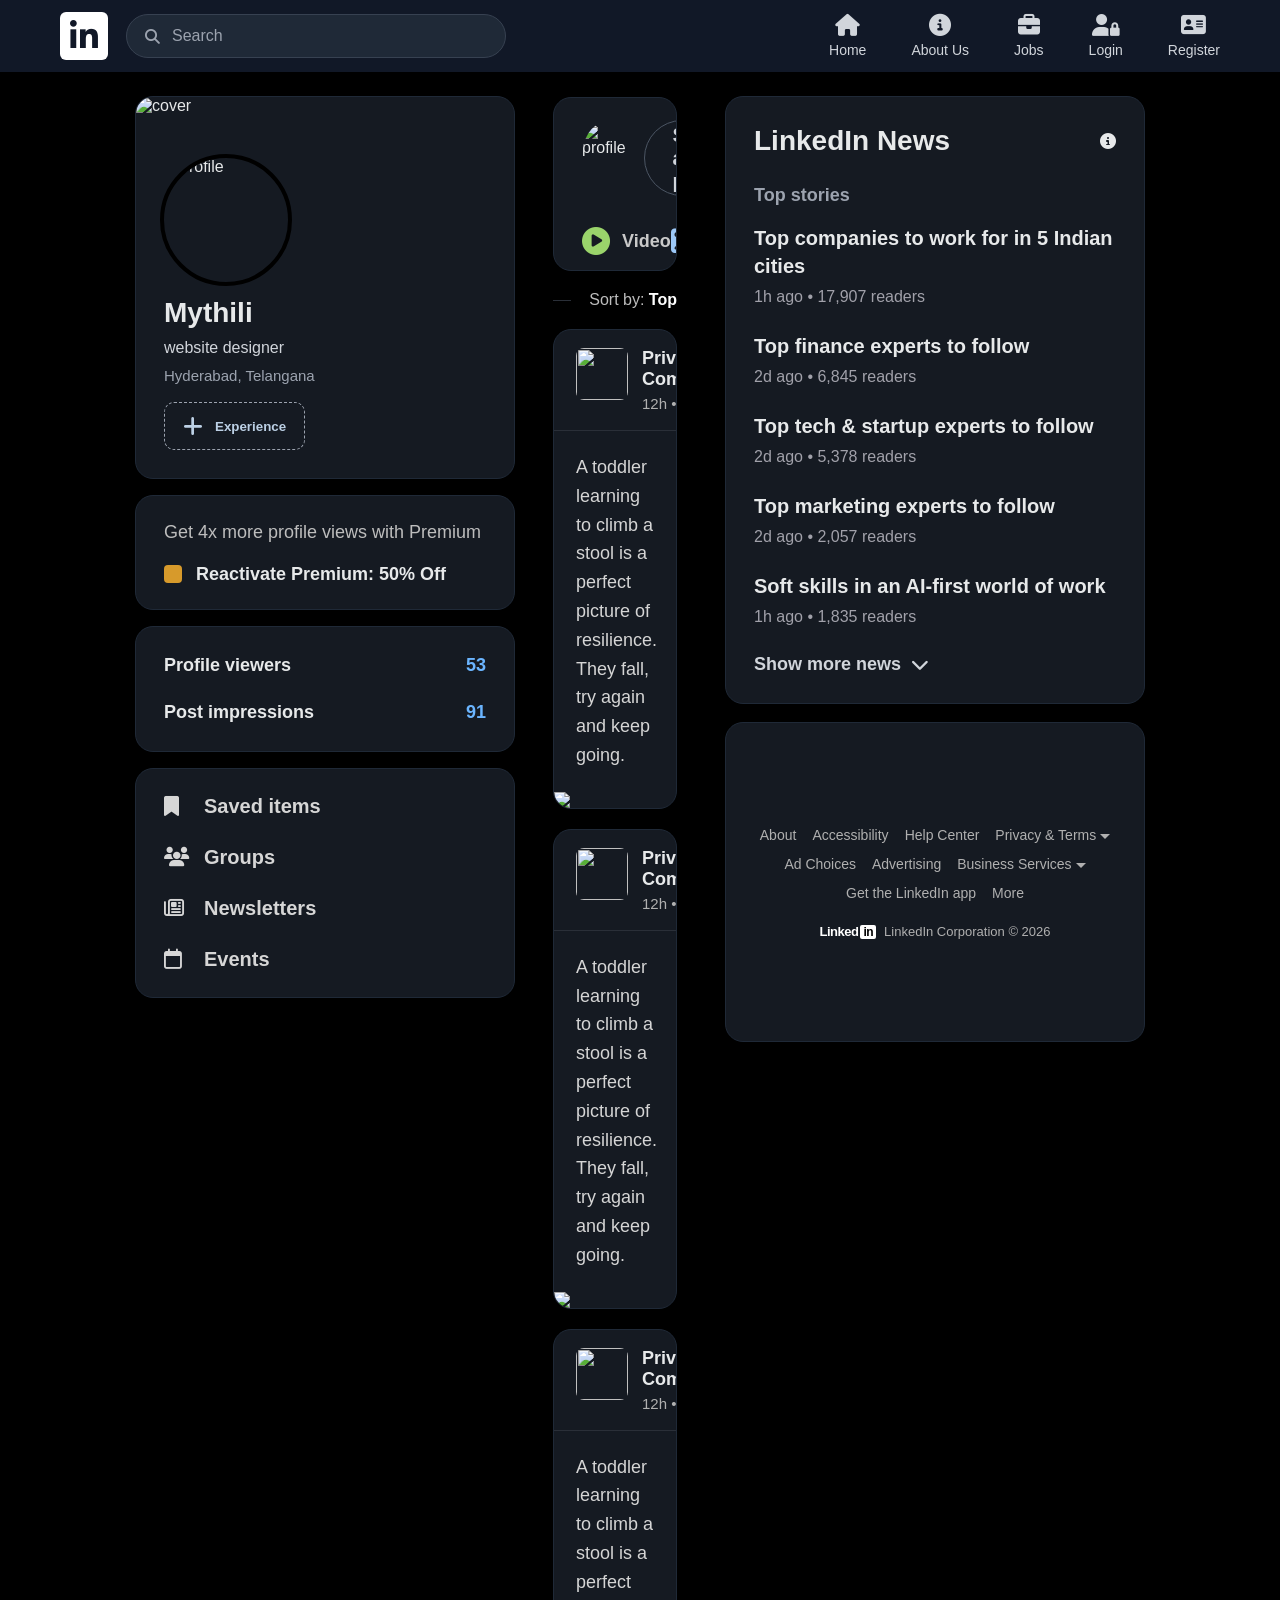
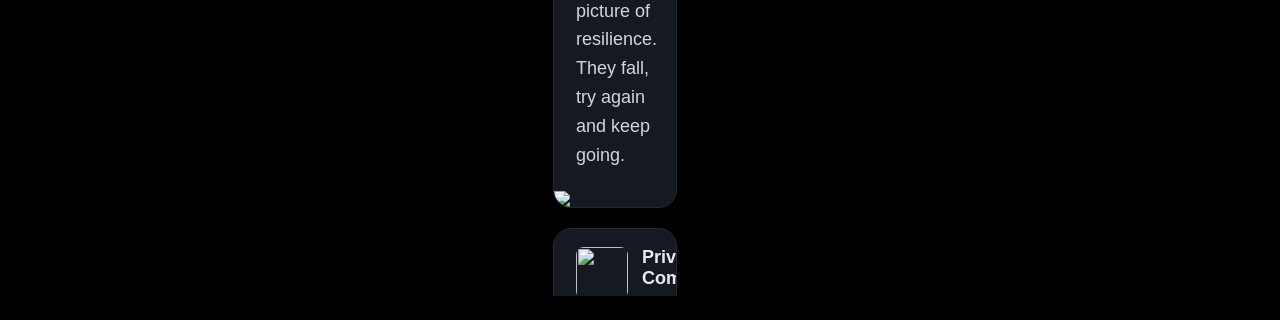
==== index.html @ 43911039 "First Commit" ====
<!doctype html>
<html lang="en">
  <head>
    <meta charset="UTF-8" />
    <meta name="viewport" content="width=device-width, initial-scale=1.0" />
    <link rel="stylesheet" href="styles.css" />
    <!-- Font Awesome -->
    <link
      rel="stylesheet"
      href="https://cdnjs.cloudflare.com/ajax/libs/font-awesome/6.5.1/css/all.min.css"
    />
    <title>Final Project LinkedIn</title>
  </head>
  <body>
    <nav class="navbar">
      <!-- LEFT -->
      <div class="nav-left">
        <div class="logo">
          <i class="fa-brands fa-linkedin-in"></i>
        </div>

        <div class="search-box">
          <i class="fa-solid fa-magnifying-glass"></i>
          <input type="text" placeholder="Search" />
        </div>
      </div>

      <!-- HAMBURGER -->
      <label class="menu-btn">
        <i class="fa-solid fa-bars"></i>
      </label>

      <!-- RIGHT -->
      <div class="nav-right">
        <a href="/index.html" class="nav-item">
          <i class="fa-solid fa-house"></i>
          <span>Home</span>
        </a>

        <a href="/pages/about.html" class="nav-item">
          <i class="fa-solid fa-circle-info"></i>
          <span>About Us</span>
        </a>

        <a href="/pages/jobs.html" class="nav-item">
          <i class="fa-solid fa-briefcase"></i>
          <span>Jobs</span>
        </a>

        <a href="/pages/login.html" class="nav-item">
          <i class="fa-solid fa-user-lock"></i>
          <span>Login</span>
        </a>

        <a href="/pages/register.html" class="nav-item">
          <i class="fa-solid fa-address-card"></i>
          <span>Register</span>
        </a>
      </div>
    </nav>

    <div class="dashboard">
      <!-- LEFT COLUMN -->

      <aside class="left-column">
        <!-- PROFILE -->

        <div class="card profile-card">
          <img
            class="cover-image"
            src="https://images.unsplash.com/photo-1490750967868-88aa4486c946?q=80&w=1200"
            alt="cover"
          />

          <div class="profile-content">
            <img
              class="profile-avatar"
              src="https://cdn-icons-png.flaticon.com/512/3135/3135715.png"
              alt="profile"
            />

            <h2>Mythili</h2>

            <p>website designer</p>

            <div class="location">Hyderabad, Telangana</div>

            <button class="experience-btn">
              <i class="fa-solid fa-plus"></i>
              Experience
            </button>
          </div>
        </div>

        <!-- PREMIUM -->

        <div class="card premium-card">
          <h4>Get 4x more profile views with Premium</h4>

          <div class="premium-row">
            <div class="gold-box"></div>
            <span>Reactivate Premium: 50% Off</span>
          </div>
        </div>

        <!-- ANALYTICS -->

        <div class="card analytics-card">
          <div class="analytics-row">
            <span>Profile viewers</span>
            <strong>53</strong>
          </div>

          <div class="analytics-row">
            <span>Post impressions</span>
            <strong>91</strong>
          </div>
        </div>

        <!-- MENU -->

        <div class="card menu-card">
          <div class="menu-list">
            <div class="menu-item">
              <i class="fa-solid fa-bookmark"></i>
              <span>Saved items</span>
            </div>

            <div class="menu-item">
              <i class="fa-solid fa-users"></i>
              <span>Groups</span>
            </div>

            <div class="menu-item">
              <i class="fa-regular fa-newspaper"></i>
              <span>Newsletters</span>
            </div>

            <div class="menu-item">
              <i class="fa-regular fa-calendar"></i>
              <span>Events</span>
            </div>
          </div>
        </div>
      </aside>

      <!--MIDDLE COLUMN -->

      <main class="middle-column">
        <!-- CREATE POST -->

        <div class="card create-post">
          <div class="post-top">
            <img
              class="small-avatar"
              src="https://cdn-icons-png.flaticon.com/512/3135/3135715.png"
              alt="profile"
            />

            <div class="post-input">Start a post</div>
          </div>

          <div class="post-actions">
            <div class="post-action">
              <i class="fa-solid fa-circle-play" style="color: #9ad46b"></i>
              <span>Video</span>
            </div>

            <div class="post-action">
              <i class="fa-solid fa-image" style="color: #9cc8f7"></i>
              <span>Photo</span>
            </div>

            <div class="post-action">
              <i class="fa-solid fa-newspaper" style="color: #efb8a8"></i>
              <span>Write article</span>
            </div>
          </div>
        </div>

        <!-- SORT -->

        <div class="feed-sort">
          <div class="line"></div>

          <div class="sort-text">Sort by: <strong>Top</strong></div>
        </div>

        <!-- FEED -->

        <!-- REPEATABLE FEED CARDS -->
        <div class="card feed-card">
          <div class="feed-header">
            <div class="feed-user">
              <img
                src="https://cdn-icons-png.flaticon.com/512/732/732200.png"
              />

              <div class="feed-user-info">
                <h3>Private Company</h3>
                <p>12h • Public</p>
              </div>
            </div>

            <div class="follow-btn">+ Follow</div>
          </div>

          <div class="feed-text">
            A toddler learning to climb a stool is a perfect picture of
            resilience. They fall, try again and keep going.
          </div>

          <img
            class="feed-image"
            src="https://images.unsplash.com/photo-1522202176988-66273c2fd55f?q=80&w=1200"
          />
        </div>
        <div class="card feed-card">
          <div class="feed-header">
            <div class="feed-user">
              <img
                src="https://cdn-icons-png.flaticon.com/512/732/732200.png"
              />

              <div class="feed-user-info">
                <h3>Private Company</h3>
                <p>12h • Public</p>
              </div>
            </div>

            <div class="follow-btn">+ Follow</div>
          </div>

          <div class="feed-text">
            A toddler learning to climb a stool is a perfect picture of
            resilience. They fall, try again and keep going.
          </div>

          <img
            class="feed-image"
            src="https://images.unsplash.com/photo-1522202176988-66273c2fd55f?q=80&w=1200"
          />
        </div>
        <div class="card feed-card">
          <div class="feed-header">
            <div class="feed-user">
              <img
                src="https://cdn-icons-png.flaticon.com/512/732/732200.png"
              />

              <div class="feed-user-info">
                <h3>Private Company</h3>
                <p>12h • Public</p>
              </div>
            </div>

            <div class="follow-btn">+ Follow</div>
          </div>

          <div class="feed-text">
            A toddler learning to climb a stool is a perfect picture of
            resilience. They fall, try again and keep going.
          </div>

          <img
            class="feed-image"
            src="https://images.unsplash.com/photo-1522202176988-66273c2fd55f?q=80&w=1200"
          />
        </div>
        <div class="card feed-card">
          <div class="feed-header">
            <div class="feed-user">
              <img
                src="https://cdn-icons-png.flaticon.com/512/732/732200.png"
              />

              <div class="feed-user-info">
                <h3>Private Company</h3>
                <p>12h • Public</p>
              </div>
            </div>

            <div class="follow-btn">+ Follow</div>
          </div>

          <div class="feed-text">
            A toddler learning to climb a stool is a perfect picture of
            resilience. They fall, try again and keep going.
          </div>

          <img
            class="feed-image"
            src="https://images.unsplash.com/photo-1522202176988-66273c2fd55f?q=80&w=1200"
          />
        </div>
        <div class="card feed-card">
          <div class="feed-header">
            <div class="feed-user">
              <img
                src="https://cdn-icons-png.flaticon.com/512/732/732200.png"
              />

              <div class="feed-user-info">
                <h3>Private Company</h3>
                <p>12h • Public</p>
              </div>
            </div>

            <div class="follow-btn">+ Follow</div>
          </div>

          <div class="feed-text">
            A toddler learning to climb a stool is a perfect picture of
            resilience. They fall, try again and keep going.
          </div>

          <img
            class="feed-image"
            src="https://images.unsplash.com/photo-1522202176988-66273c2fd55f?q=80&w=1200"
          />
        </div>
        <div class="card feed-card">
          <div class="feed-header">
            <div class="feed-user">
              <img
                src="https://cdn-icons-png.flaticon.com/512/732/732200.png"
              />

              <div class="feed-user-info">
                <h3>Private Company</h3>
                <p>12h • Public</p>
              </div>
            </div>

            <div class="follow-btn">+ Follow</div>
          </div>

          <div class="feed-text">
            A toddler learning to climb a stool is a perfect picture of
            resilience. They fall, try again and keep going.
          </div>

          <img
            class="feed-image"
            src="https://images.unsplash.com/photo-1522202176988-66273c2fd55f?q=80&w=1200"
          />
        </div>
        <div class="card feed-card">
          <div class="feed-header">
            <div class="feed-user">
              <img
                src="https://cdn-icons-png.flaticon.com/512/732/732200.png"
              />

              <div class="feed-user-info">
                <h3>Private Company</h3>
                <p>12h • Public</p>
              </div>
            </div>

            <div class="follow-btn">+ Follow</div>
          </div>

          <div class="feed-text">
            A toddler learning to climb a stool is a perfect picture of
            resilience. They fall, try again and keep going.
          </div>

          <img
            class="feed-image"
            src="https://images.unsplash.com/photo-1522202176988-66273c2fd55f?q=80&w=1200"
          />
        </div>
        <div class="card feed-card">
          <div class="feed-header">
            <div class="feed-user">
              <img
                src="https://cdn-icons-png.flaticon.com/512/732/732200.png"
              />

              <div class="feed-user-info">
                <h3>Private Company</h3>
                <p>12h • Public</p>
              </div>
            </div>

            <div class="follow-btn">+ Follow</div>
          </div>

          <div class="feed-text">
            A toddler learning to climb a stool is a perfect picture of
            resilience. They fall, try again and keep going.
          </div>

          <img
            class="feed-image"
            src="https://images.unsplash.com/photo-1522202176988-66273c2fd55f?q=80&w=1200"
          />
        </div>

        <div class="card feed-card">
          <div class="feed-header">
            <div class="feed-user">
              <img
                src="https://cdn-icons-png.flaticon.com/512/732/732200.png"
              />

              <div class="feed-user-info">
                <h3>Private Company</h3>
                <p>12h • Public</p>
              </div>
            </div>

            <div class="follow-btn">+ Follow</div>
          </div>

          <div class="feed-text">
            A toddler learning to climb a stool is a perfect picture of
            resilience. They fall, try again and keep going.
          </div>

          <img
            class="feed-image"
            src="https://images.unsplash.com/photo-1522202176988-66273c2fd55f?q=80&w=1200"
          />
        </div>

        <div class="card feed-card">
          <div class="feed-header">
            <div class="feed-user">
              <img
                src="https://cdn-icons-png.flaticon.com/512/732/732200.png"
              />

              <div class="feed-user-info">
                <h3>Private Company</h3>
                <p>12h • Public</p>
              </div>
            </div>

            <div class="follow-btn">+ Follow</div>
          </div>

          <div class="feed-text">
            Success does not happen overnight. Keep building, keep learning and
            keep improving every single day.
          </div>

          <img
            class="feed-image"
            src="https://images.unsplash.com/photo-1516321318423-f06f85e504b3?q=80&w=1200"
          />
        </div>

        <div class="card feed-card">
          <div class="feed-header">
            <div class="feed-user">
              <img
                src="https://cdn-icons-png.flaticon.com/512/732/732200.png"
              />

              <div class="feed-user-info">
                <h3>Private Company</h3>
                <p>12h • Public</p>
              </div>
            </div>

            <div class="follow-btn">+ Follow</div>
          </div>

          <div class="feed-text">
            Great opportunities come from consistency and patience.
          </div>

          <img
            class="feed-image"
            src="https://images.unsplash.com/photo-1498050108023-c5249f4df085?q=80&w=1200"
          />
        </div>
      </main>

      <!-- RIGHT COLUMN -->

      <aside class="right-column">
        <!-- NEWS -->

        <div class="card news-card">
          <div class="news-header">
            <h2>LinkedIn News</h2>

            <i class="fa-solid fa-circle-info"></i>
          </div>

          <div class="top-stories">Top stories</div>

          <div class="news-list">
            <div class="news-item">
              <h4>Top companies to work for in 5 Indian cities</h4>
              <p>1h ago • 17,907 readers</p>
            </div>

            <div class="news-item">
              <h4>Top finance experts to follow</h4>
              <p>2d ago • 6,845 readers</p>
            </div>

            <div class="news-item">
              <h4>Top tech & startup experts to follow</h4>
              <p>2d ago • 5,378 readers</p>
            </div>

            <div class="news-item">
              <h4>Top marketing experts to follow</h4>
              <p>2d ago • 2,057 readers</p>
            </div>

            <div class="news-item">
              <h4>Soft skills in an AI-first world of work</h4>
              <p>1h ago • 1,835 readers</p>
            </div>
          </div>

          <div class="show-more">
            Show more news
            <i class="fa-solid fa-chevron-down"></i>
          </div>
        </div>

        <!-- Footer -->

        <div class="card footer-card">
          <div class="footer-links">
            <a href="/pages/about.html">About</a>
            <a href="#">Accessibility</a>
            <a href="#">Help Center</a>

            <div class="dropdown-link">
              <a href="#">Privacy & Terms</a>
              <span class="arrow-down"></span>
            </div>
            <a href="#">Ad Choices</a>
            <a href="#">Advertising</a>

            <div class="dropdown-link">
              <a href="#">Business Services</a>
              <span class="arrow-down"></span>
            </div>
            <a href="#">Get the LinkedIn app</a>
            <a href="#">More</a>
          </div>

          <div class="footer-copyright">
            <span class="logo-text">Linked<span class="logo-in">in</span></span>
            <span class="copyright-text">LinkedIn Corporation © 2026</span>
          </div>
        </div>
      </aside>
    </div>
  </body>
</html>
---- styles.css ----
* {
  margin: 0;
  padding: 0;
  box-sizing: border-box;
  font-family: Arial, Helvetica, sans-serif;
}

body {
  background: #000;
  color: #e7e9ea;
  min-height: 100vh;
  overflow-x: hidden;
}

/* NAVBAR */

.navbar {
  width: 100%;
  background: #111827;
  display: flex;
  justify-content: space-between;
  align-items: center;
  padding: 0 60px;
  height: 72px;
  position: sticky;
  top: 0;
  z-index: 1000;
}

/* LEFT SECTION */

.nav-left {
  display: flex;
  align-items: center;
  gap: 18px;
}

.logo {
  width: 48px;
  height: 48px;
  background: #fff;
  color: #111827;
  display: flex;
  align-items: center;
  justify-content: center;
  font-size: 32px;
  font-weight: bold;
  border-radius: 6px;
  cursor: pointer;
}

.search-box {
  width: 380px;
  height: 44px;
  background: #1f2937;
  border: 1px solid #374151;
  border-radius: 30px;
  display: flex;
  align-items: center;
  padding: 0 18px;
  gap: 12px;
}

.search-box i {
  color: #9ca3af;
  font-size: 15px;
}

.search-box input {
  width: 100%;
  border: none;
  outline: none;
  background: transparent;
  color: white;
  font-size: 16px;
}

.search-box input::placeholder {
  color: #9ca3af;
}

/* RIGHT SECTION */

.nav-right {
  display: flex;
  align-items: center;
  gap: 45px;
}

.nav-item {
  display: flex;
  flex-direction: column;
  align-items: center;
  justify-content: center;
  color: #d1d5db;
  text-decoration: none;
  font-size: 14px;
  gap: 6px;
  position: relative;
}

.nav-item i {
  font-size: 22px;
}

.nav-item:hover {
  color: white;
}

/* HAMBURGER */

.menu-btn {
  display: none;
  color: white;
  font-size: 24px;
  cursor: pointer;
}

#menu-toggle {
  display: none;
}

/* MAIN LAYOUT */

.dashboard {
  width: 100%;
  max-width: 1920px;

  margin: auto;
  padding: 24px 135px;
  display: grid;
  grid-template-columns: 380px 1fr 420px;
  gap: 38px;
  align-items: start;
}

/* COMMON CARD */

.card {
  background: #151a22;
  border: 1px solid #1f2937;
  border-radius: 18px;
  overflow: hidden;
}

/* LEFT COLUMN */

.left-column {
  display: flex;
  flex-direction: column;
  gap: 16px;
}

/* PROFILE CARD */

.profile-card {
  display: flex;
  flex-direction: column;
  position: relative;
}

.cover-image {
  width: 100%;
  height: 125px;
  object-fit: cover;
}

.profile-content {
  padding: 75px 28px 28px;
  position: relative;
}

.profile-avatar {
  width: 132px;
  height: 132px;
  border-radius: 50%;
  border: 4px solid #000;
  position: absolute;
  top: -68px;
  left: 24px;
  object-fit: cover;
}

.profile-content h2 {
  font-size: 28px;
  margin-bottom: 8px;
  font-weight: 700;
}

.profile-content p {
  color: #d1d5db;
  line-height: 1.4;
  font-size: 16px;
}

.location {
  color: #9ca3af;
  margin-top: 8px;
  font-size: 15px;
}

.experience-btn {
  margin-top: 18px;
  border: 1px dashed #9ca3af;
  border-radius: 10px;
  padding: 12px 18px;
  display: flex;
  align-items: center;
  gap: 12px;
  color: #bcd0e5;
  font-weight: 600;
  background: transparent;
  cursor: pointer;
}

.experience-btn i {
  font-size: 22px;
}

/* PREMIUM */

.premium-card {
  padding: 24px 28px;
  display: flex;
  flex-direction: column;
  gap: 18px;
}

.premium-card h4 {
  color: #bdbdbd;
  font-size: 18px;
  line-height: 1.4;
  font-weight: 500;
}

.premium-row {
  display: flex;
  align-items: center;
  gap: 14px;
  font-size: 18px;
  font-weight: 700;
}

.gold-box {
  width: 18px;
  height: 18px;
  border-radius: 4px;
  background: #d79a2b;
}

/* ANALYTICS */

.analytics-card {
  padding: 28px;
  display: flex;
  flex-direction: column;
  gap: 26px;
}

.analytics-row {
  display: flex;
  justify-content: space-between;
  align-items: center;
}

.analytics-row span {
  font-size: 18px;
  font-weight: 600;
}

.analytics-row strong {
  color: #6bb5ff;
  font-size: 18px;
}

/* MENU */

.menu-card {
  padding: 26px 28px;
}

.menu-list {
  display: flex;
  flex-direction: column;
  gap: 28px;
}

.menu-item {
  display: flex;
  align-items: center;
  gap: 16px;
  color: #d6d6d6;
  font-size: 20px;
  font-weight: 600;
}

.menu-item i {
  width: 24px;
}

/* MIDDLE COLUMN */

.middle-column {
  height: 200vh;
  overflow-y: auto;
  padding-right: 10px;
  display: flex;
  flex-direction: column;
  gap: 20px;
  scrollbar-width: none;
  min-height: 0;
  padding-top: 16px;
}

.middle-column::-webkit-scrollbar {
  display: none;
}

/* CREATE POST */

.create-post {
  padding: 22px 28px;
  display: flex;
  flex-direction: column;
  gap: 24px;
  padding-bottom: 150px;
  margin-top: -15px;
}

.post-top {
  display: flex;
  align-items: center;
  gap: 18px;
}

.small-avatar {
  width: 70px;
  height: 70px;
  border-radius: 50%;
  object-fit: cover;
}

.post-input {
  flex: 1;
  height: 76px;
  border: 1px solid #4b5563;
  border-radius: 50px;
  display: flex;
  align-items: center;
  padding: 0 28px;
  color: #d1d5db;
  font-size: 20px;
  font-weight: 600;
}

.post-actions {
  display: flex;
  justify-content: space-around;
  align-items: center;
}

.post-action {
  display: flex;
  align-items: center;
  gap: 12px;
  color: #c9c9c9;
  font-size: 18px;
  font-weight: 700;
}

.post-action i {
  font-size: 28px;
}

/* FEED SORT */

.feed-sort {
  display: flex;
  justify-content: space-between;
  align-items: center;
  gap: 18px;
}

.line {
  flex: 1;
  height: 1px;
  background: #2a2f38;
}

.sort-text {
  color: #bdbdbd;
  font-size: 16px;
}

.sort-text strong {
  color: #fff;
}

/* FEED CARD */

.left-column,
.middle-column,
.right-column {
  align-self: start;
}

.feed-card {
  overflow: hidden;
  flex-shrink: 0;
}

.feed-header {
  padding: 18px 22px;
  display: flex;
  justify-content: space-between;
  align-items: flex-start;
  border-bottom: 1px solid #2a2f38;
}

.feed-user {
  display: flex;
  gap: 14px;
}

.feed-user img {
  width: 52px;
  height: 52px;
  border-radius: 8px;
  object-fit: cover;
}

.feed-user-info {
  display: flex;
  flex-direction: column;
  gap: 5px;
}

.feed-user-info h3 {
  font-size: 18px;
}

.feed-user-info p {
  color: #b0b0b0;
  font-size: 15px;
}

.follow-btn {
  color: #6bb5ff;
  font-size: 18px;
  font-weight: 700;
}

.feed-text {
  padding: 22px;
  font-size: 18px;
  line-height: 1.6;
  color: #d5d5d5;
}

.feed-image {
  width: 100%;
  display: block;
}

/* RIGHT COLUMN */

.right-column {
  display: flex;
  flex-direction: column;
  gap: 18px;
}

.news-card {
  padding: 28px;
}

.news-header {
  display: flex;
  justify-content: space-between;
  align-items: center;
  margin-bottom: 28px;
}

.news-header h2 {
  font-size: 28px;
}

.top-stories {
  color: #9ca3af;
  font-size: 18px;
  font-weight: 700;
  margin-bottom: 18px;
}

.news-list {
  display: flex;
  flex-direction: column;
  gap: 26px;
}

.news-item h4 {
  font-size: 20px;
  line-height: 1.4;
  margin-bottom: 8px;
}

.news-item p {
  color: #a1a1aa;
  font-size: 16px;
}

.show-more {
  margin-top: 28px;
  color: #d1d5db;
  font-size: 18px;
  font-weight: 700;
  display: flex;
  align-items: center;
  gap: 10px;
}

/* EMPTY CARD */

.footer-card {
  height: 320px;
  display: flex;
  flex-direction: column;
  align-items: center;
  justify-content: center;
  color: #6b7280;
  font-size: 22px;
  font-weight: 500;
  font-family: Arial, Helvetica, sans-serif;
}

.footer-links {
  display: flex;
  flex-wrap: wrap;
  justify-content: center;
  gap: 8px 16px;
  margin-bottom: 20px;
}

.footer-links a {
  color: #b0b0b0; /* Light muted gray text */
  font-size: 14px;
  text-decoration: none;
  line-height: 1.5;
}

.footer-links a:hover {
  color: #70b5f9; /* Subtle LinkedIn blue hover effect */
  text-decoration: underline;
}

/* Dropdown arrow helper */
.dropdown-link {
  display: inline-flex;
  align-items: center;
  gap: 4px;
}

.arrow-down {
  width: 0;
  height: 0;
  border-left: 5px solid transparent;
  border-right: 5px solid transparent;
  border-top: 5px solid #b0b0b0;
  display: inline-block;
  margin-top: 2px;
}

/* Copyright & Custom Logo Branding */
.footer-copyright {
  display: flex;
  align-items: center;
  justify-content: center;
  gap: 8px;
  font-size: 13px;
  color: #e0e0e0;
}

.logo-text {
  font-weight: 700;
  color: #ffffff;
  letter-spacing: -0.5px;
}

.logo-in {
  background-color: #ffffff;
  color: #000000;
  padding: 0 3px;
  border-radius: 2px;
  font-size: 12px;
  margin-left: 2px;
  font-weight: 800;
}

.copyright-text {
  color: #b0b0b0;
}

/* Mobile responsive */
/* TABLET */

@media (max-width: 1088px) {
  .navbar {
    padding: 15px 25px;
    flex-wrap: wrap;
    height: auto;
  }

  .search-box {
    width: 250px;
  }

  .menu-btn {
    display: block;
  }

  .nav-right {
    width: 100%;
    display: none;
    flex-direction: column;
    align-items: flex-start;
    gap: 25px;
    padding: 25px 0 10px;
  }

  .nav-item {
    flex-direction: row;
    gap: 14px;
    font-size: 16px;
  }

  .nav-item i {
    font-size: 20px;
  }

  .dashboard {
    grid-template-columns: 1fr;
    height: auto;
    padding: 24px;
  }

  .middle-column {
    overflow: visible;
    height: auto;
  }

  .right-column {
    order: 3;
  }

  .left-column {
    order: 1;
  }

  .middle-column {
    order: 2;
  }
}

/* MOBILE */

@media (max-width: 600px) {
  .navbar {
    padding: 15px;
    display: flex;
    flex-direction: row;
  }

  .nav-left {
    width: 80%;
    justify-content: space-between;
  }
  .search-box {
    display: none;
  }

  .logo {
    width: 42px;
    height: 42px;
    font-size: 28px;
  }

  .nav-right {
    gap: 20px;
  }

  .dashboard {
    padding: 14px;
    gap: 18px;
  }

  .profile-content h2 {
    font-size: 24px;
  }

  .post-input {
    height: 60px;
    font-size: 16px;
  }

  .post-actions {
    flex-direction: column;
    align-items: flex-start;
    gap: 16px;
  }

  .news-header h2 {
    font-size: 24px;
  }

  .news-item h4 {
    font-size: 18px;
  }

  .menu-item {
    font-size: 18px;
  }
}
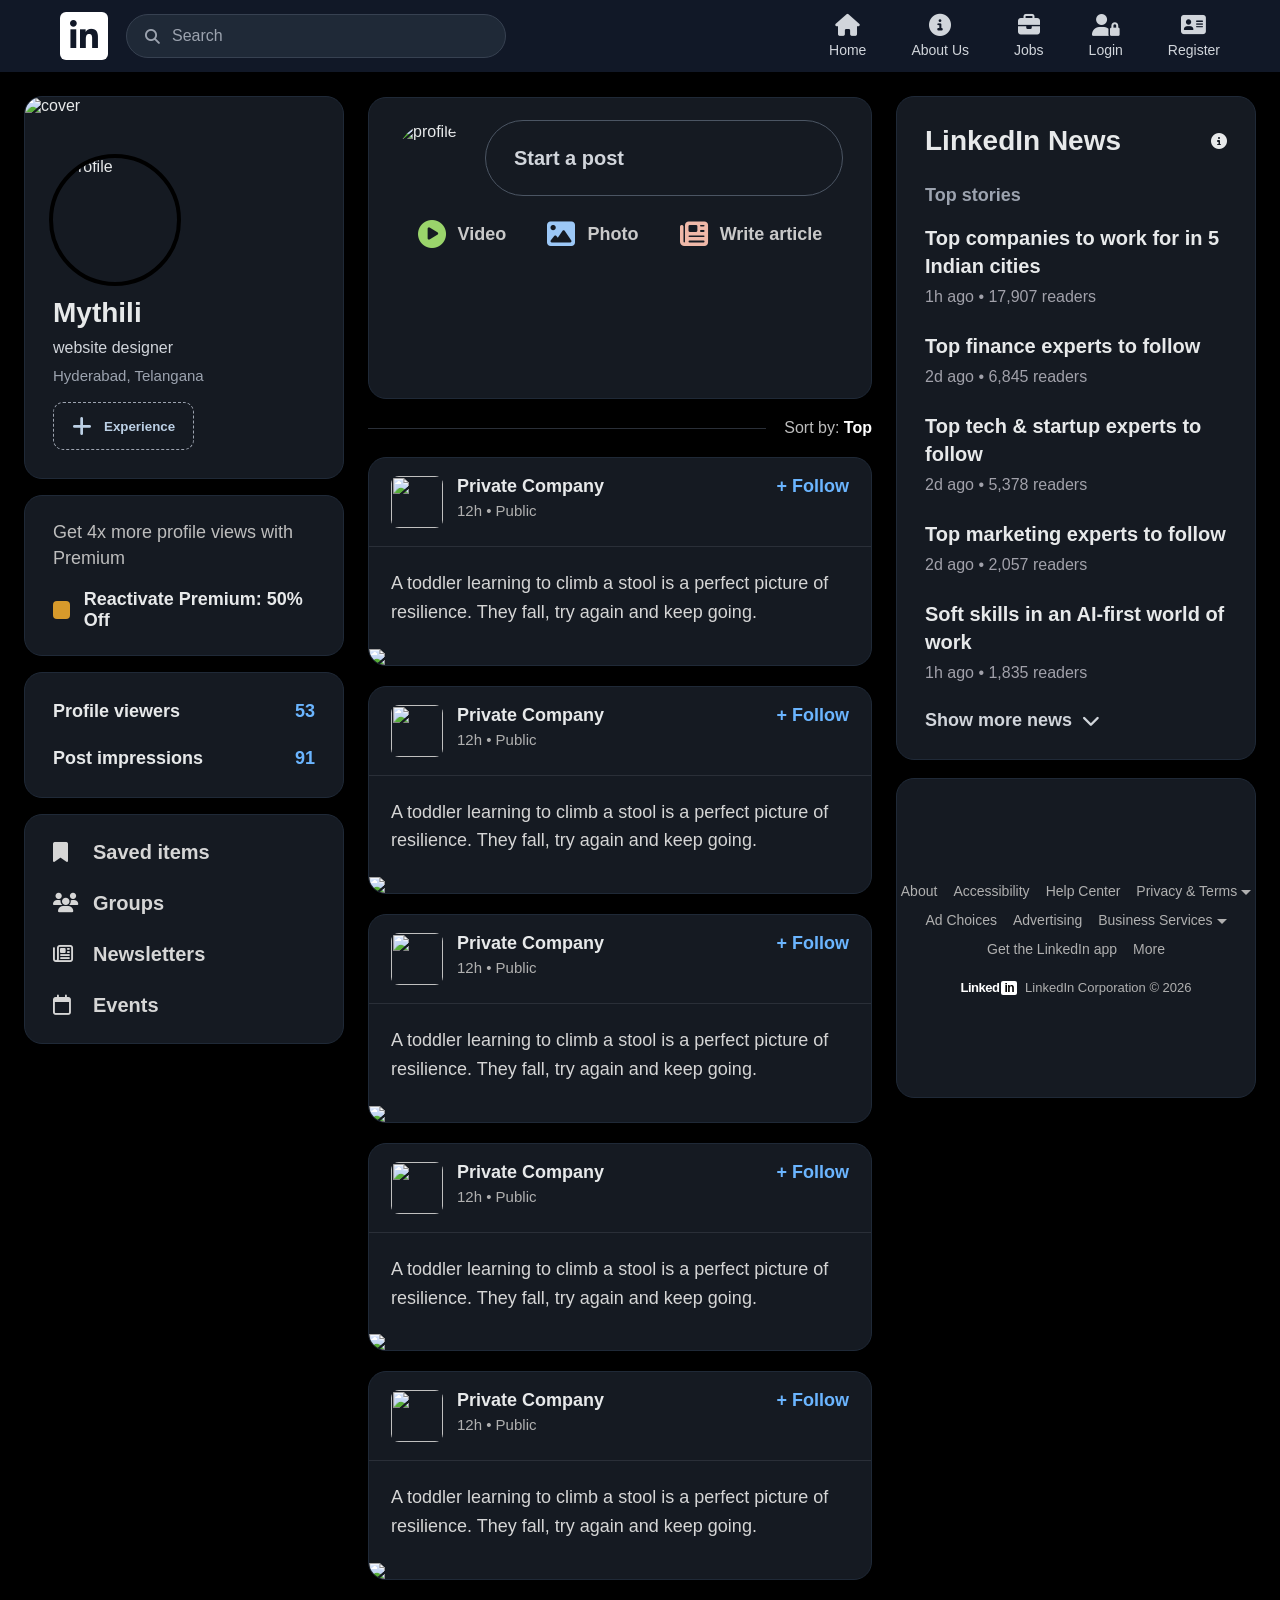
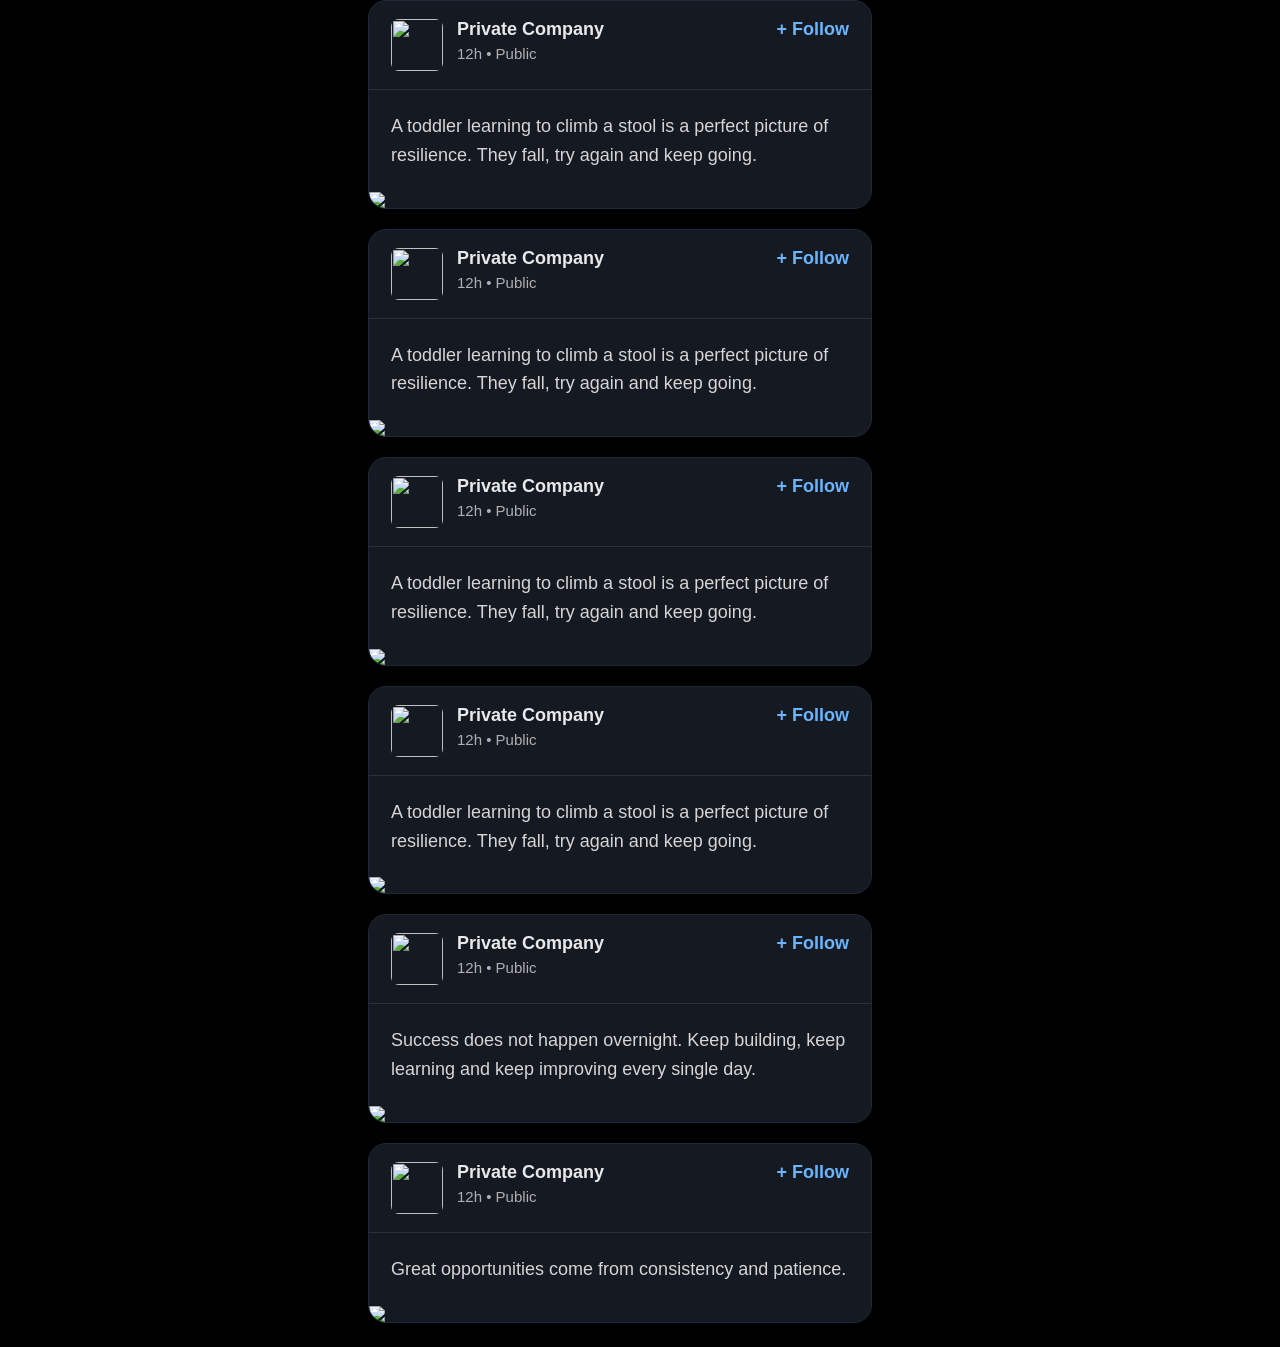
==== commit ef9518f3: "final changes" ====
--- a/index.html
+++ b/index.html
@@ -32,27 +32,27 @@
 
       <!-- RIGHT -->
       <div class="nav-right">
-        <a href="/index.html" class="nav-item">
+        <a href="index.html" class="nav-item">
           <i class="fa-solid fa-house"></i>
           <span>Home</span>
         </a>
 
-        <a href="/pages/about.html" class="nav-item">
+        <a href="./pages/about.html" class="nav-item">
           <i class="fa-solid fa-circle-info"></i>
           <span>About Us</span>
         </a>
 
-        <a href="/pages/jobs.html" class="nav-item">
+        <a href="./pages/jobs.html" class="nav-item">
           <i class="fa-solid fa-briefcase"></i>
           <span>Jobs</span>
         </a>
 
-        <a href="/pages/login.html" class="nav-item">
+        <a href="./pages/login.html" class="nav-item">
           <i class="fa-solid fa-user-lock"></i>
           <span>Login</span>
         </a>
 
-        <a href="/pages/register.html" class="nav-item">
+        <a href="./pages/register.html" class="nav-item">
           <i class="fa-solid fa-address-card"></i>
           <span>Register</span>
         </a>
@@ -530,7 +530,7 @@
 
         <div class="card footer-card">
           <div class="footer-links">
-            <a href="/pages/about.html">About</a>
+            <a href="./pages/about.html">About</a>
             <a href="#">Accessibility</a>
             <a href="#">Help Center</a>
 
--- a/styles.css
+++ b/styles.css
@@ -8,7 +8,6 @@
 body {
   background: #000;
   color: #e7e9ea;
-  min-height: 100vh;
   overflow-x: hidden;
 }
 
@@ -121,19 +120,18 @@
 }
 
 /* MAIN LAYOUT */
-
 .dashboard {
-  width: 100%;
-  max-width: 1920px;
-
-  margin: auto;
-  padding: 24px 135px;
+  width: min(100%, 1400px);
+  margin: 0 auto;
+  padding: 24px;
   display: grid;
-  grid-template-columns: 380px 1fr 420px;
-  gap: 38px;
+  grid-template-columns: minmax(260px, 320px) minmax(0, 1fr) minmax(
+      280px,
+      360px
+    );
+  gap: 24px;
   align-items: start;
 }
-
 /* COMMON CARD */
 
 .card {
@@ -299,19 +297,17 @@
 }
 
 /* MIDDLE COLUMN */
-
 .middle-column {
-  height: 200vh;
-  overflow-y: auto;
-  padding-right: 10px;
+  min-height: 0;
+  height: auto;
+  overflow: visible;
+  padding-right: 0;
   display: flex;
   flex-direction: column;
   gap: 20px;
   scrollbar-width: none;
-  min-height: 0;
   padding-top: 16px;
 }
-
 .middle-column::-webkit-scrollbar {
   display: none;
 }
